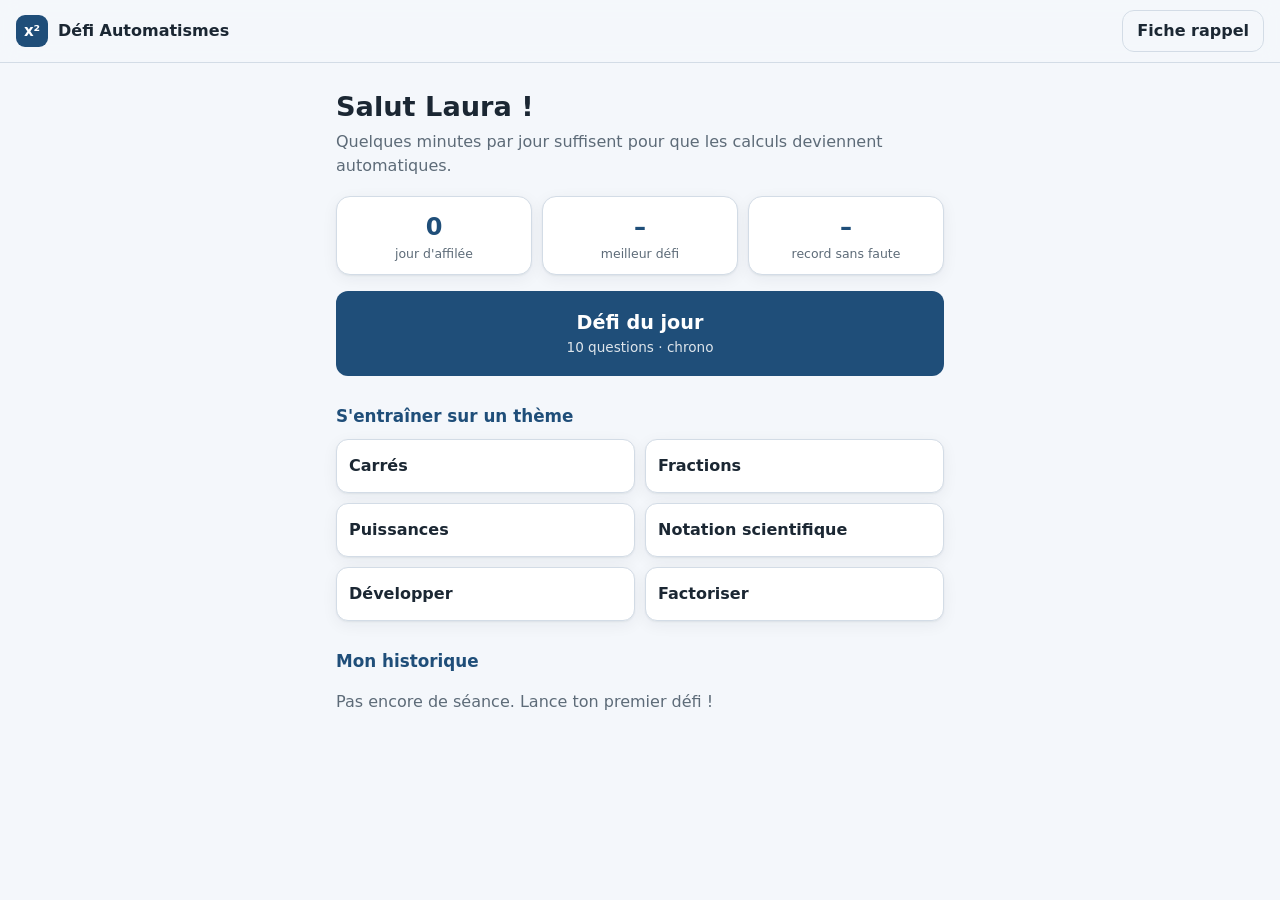
==== index.html @ 3a8ad8ce "Première version de Défi Automatismes Application web d'entraînement aux automatismes de calcul (car" ====
<!DOCTYPE html>
<html lang="fr">
<head>
  <meta charset="utf-8">
  <meta name="viewport" content="width=device-width, initial-scale=1">
  <title>Défi Automatismes</title>
  <meta name="description" content="Entraînement quotidien aux automatismes de calcul : carrés, fractions, puissances, développement, factorisation.">
  <link rel="icon" href="data:image/svg+xml,<svg xmlns='http://www.w3.org/2000/svg' viewBox='0 0 100 100'><rect width='100' height='100' rx='22' fill='%231F4E79'/><text x='50' y='68' font-size='52' text-anchor='middle' fill='white' font-family='Arial' font-weight='bold'>x²</text></svg>">
  <link rel="stylesheet" href="style.css">
</head>
<body>
  <header class="topbar">
    <button class="brand" id="homeBtn" type="button" aria-label="Accueil">
      <span class="logo">x²</span><span>Défi Automatismes</span>
    </button>
    <button class="ghost" id="rappelBtn" type="button">Fiche rappel</button>
  </header>

  <main id="app">
    <!-- Accueil -->
    <section id="home" class="screen">
      <h1 id="hello">Salut !</h1>
      <p class="lead">Quelques minutes par jour suffisent pour que les calculs deviennent automatiques.</p>

      <div class="stats" id="stats"></div>

      <button class="primary big" id="defiBtn" type="button">
        Défi du jour
        <small>10 questions · chrono</small>
      </button>

      <h2>S'entraîner sur un thème</h2>
      <div class="themes" id="themes"></div>

      <h2>Mon historique</h2>
      <div id="history" class="history"></div>
    </section>

    <!-- Quiz -->
    <section id="quiz" class="screen" hidden>
      <div class="quizhead">
        <span id="qTheme" class="chip"></span>
        <span id="qCount" class="muted"></span>
        <span id="qTimer" class="timer" aria-live="off">0:00</span>
      </div>
      <div class="progress"><div id="qBar"></div></div>

      <div class="card">
        <p id="qPrompt" class="prompt"></p>
        <form id="inputForm" class="inputrow" hidden autocomplete="off">
          <input id="answerInput" inputmode="text" placeholder="Ta réponse (ex. 3/4)" aria-label="Ta réponse">
          <button class="primary" type="submit">Valider</button>
        </form>
        <p id="inputHelp" class="muted small" hidden>Pour une fraction, écris par exemple <b>11/12</b>. Pour un nombre négatif : <b>-1/3</b>.</p>
        <div id="choices" class="choices" hidden></div>
        <div id="feedback" class="feedback" hidden></div>
        <button id="nextBtn" class="primary" type="button" hidden>Suivant</button>
      </div>
    </section>

    <!-- Résultat -->
    <section id="result" class="screen" hidden>
      <h1 id="rTitle"></h1>
      <div class="scorebox">
        <div><span id="rScore" class="bignum"></span><span class="muted">score</span></div>
        <div><span id="rTime" class="bignum"></span><span class="muted">temps</span></div>
      </div>
      <p id="rMsg" class="lead"></p>
      <div id="rErrors"></div>
      <div class="row">
        <button class="primary" id="againBtn" type="button">Recommencer</button>
        <button class="ghost" id="backBtn" type="button">Accueil</button>
      </div>
    </section>
  </main>

  <!-- Fiche rappel -->
  <dialog id="rappel">
    <div class="dialoghead">
      <h2>Fiche rappel</h2>
      <button class="ghost" id="closeRappel" type="button" aria-label="Fermer">✕</button>
    </div>
    <h3>Identités remarquables</h3>
    <ul class="formulas">
      <li>(a + b)<sup>2</sup> = a<sup>2</sup> + 2ab + b<sup>2</sup></li>
      <li>(a − b)<sup>2</sup> = a<sup>2</sup> − 2ab + b<sup>2</sup></li>
      <li>(a + b)(a − b) = a<sup>2</sup> − b<sup>2</sup></li>
    </ul>
    <p class="note">Piège : (2x)<sup>2</sup> = 2x × 2x = <b>4x<sup>2</sup></b>. Le nombre devant le x est aussi au carré !</p>
    <p class="muted small">De gauche à droite, on développe ; de droite à gauche, on factorise.</p>
    <h3>Puissances (a et b non nuls)</h3>
    <ul class="formulas">
      <li>a<sup>n</sup> × a<sup>m</sup> = a<sup>n+m</sup></li>
      <li>a<sup>n</sup> / a<sup>m</sup> = a<sup>n−m</sup></li>
      <li>(a<sup>n</sup>)<sup>m</sup> = a<sup>n×m</sup></li>
      <li>(a × b)<sup>n</sup> = a<sup>n</sup> × b<sup>n</sup></li>
      <li>a<sup>0</sup> = 1 &nbsp;·&nbsp; a<sup>−n</sup> = 1 / a<sup>n</sup></li>
    </ul>
    <h3>Fractions</h3>
    <ul class="formulas">
      <li>Addition : on met au même dénominateur.</li>
      <li>Multiplication : numérateurs ensemble, dénominateurs ensemble.</li>
      <li>Division : on multiplie par l'inverse.</li>
    </ul>
    <h3>Carrés à connaître</h3>
    <div class="squares" id="squares"></div>
  </dialog>

  <script src="questions.js"></script>
  <script src="app.js"></script>
</body>
</html>
---- style.css ----
:root {
  --bg: #f4f7fb;
  --surface: #ffffff;
  --text: #1b2733;
  --muted: #5d6b78;
  --accent: #1f4e79;
  --accent-2: #4a87c4;
  --accent-soft: #e8eef5;
  --line: #d3dce6;
  --ok: #1e7b4a;
  --ok-soft: #e3f4ea;
  --ko: #b23b3b;
  --ko-soft: #fbe9e9;
  --warn-soft: #fff6e5;
  --radius: 14px;
  --shadow: 0 1px 2px rgba(16, 32, 48, .06), 0 4px 16px rgba(16, 32, 48, .06);
  color-scheme: light dark;
}
@media (prefers-color-scheme: dark) {
  :root {
    --bg: #0f1720;
    --surface: #17222e;
    --text: #e6edf3;
    --muted: #9aa8b6;
    --accent: #7fb2e5;
    --accent-2: #4a87c4;
    --accent-soft: #1d2d3d;
    --line: #2a3a4b;
    --ok: #5fcf90;
    --ok-soft: #173326;
    --ko: #f08a8a;
    --ko-soft: #3a1f22;
    --warn-soft: #3a3020;
    --shadow: none;
  }
}

* { box-sizing: border-box; }
[hidden] { display: none !important; }
html, body { margin: 0; }
body {
  background: var(--bg);
  color: var(--text);
  font: 16px/1.5 system-ui, -apple-system, "Segoe UI", Roboto, Arial, sans-serif;
  -webkit-font-smoothing: antialiased;
}
button, input { font: inherit; color: inherit; }
sup { font-size: .7em; line-height: 0; }

/* barre du haut */
.topbar {
  position: sticky; top: 0; z-index: 5;
  display: flex; align-items: center; justify-content: space-between; gap: 12px;
  padding: 10px 16px;
  background: color-mix(in srgb, var(--bg) 88%, transparent);
  backdrop-filter: blur(8px);
  border-bottom: 1px solid var(--line);
}
.brand {
  display: flex; align-items: center; gap: 10px;
  background: none; border: 0; padding: 0; cursor: pointer;
  font-weight: 700; color: var(--text);
}
.logo {
  display: grid; place-items: center;
  width: 32px; height: 32px; border-radius: 9px;
  background: var(--accent); color: var(--surface);
  font-size: 15px; font-weight: 800;
}

main { max-width: 640px; margin: 0 auto; padding: 20px 16px 48px; }
h1 { font-size: 1.7rem; line-height: 1.2; margin: 8px 0 6px; }
h2 { font-size: 1.05rem; margin: 28px 0 10px; color: var(--accent); }
h3 { font-size: .95rem; margin: 18px 0 6px; color: var(--accent); }
.lead { color: var(--muted); margin: 0 0 18px; }
.muted { color: var(--muted); }
.small { font-size: .92rem; }

/* boutons */
.primary, .ghost, .theme, .choice {
  border-radius: 12px; cursor: pointer;
  transition: transform .06s ease, background-color .15s ease, border-color .15s ease;
}
.primary {
  background: var(--accent); color: var(--surface);
  border: 0; padding: 12px 20px; font-weight: 650;
}
.primary:active, .theme:active, .choice:active { transform: scale(.98); }
.primary:disabled { opacity: .5; cursor: default; }
.ghost {
  background: transparent; border: 1px solid var(--line);
  padding: 8px 14px; font-weight: 600; color: var(--text);
}
.big {
  width: 100%; display: flex; flex-direction: column; align-items: center;
  padding: 18px; font-size: 1.2rem;
}
.big small { font-weight: 500; opacity: .85; font-size: .85rem; }
:focus-visible { outline: 3px solid var(--accent-2); outline-offset: 2px; }

/* accueil */
.stats { display: grid; grid-template-columns: repeat(3, 1fr); gap: 10px; margin-bottom: 16px; }
.stat {
  background: var(--surface); border: 1px solid var(--line); border-radius: var(--radius);
  padding: 12px 10px; text-align: center; box-shadow: var(--shadow);
  display: flex; flex-direction: column; gap: 2px;
}
.stat .muted { font-size: .78rem; line-height: 1.2; }
.bignum { font-size: 1.5rem; font-weight: 750; color: var(--accent); font-variant-numeric: tabular-nums; }
.themes { display: grid; grid-template-columns: repeat(2, 1fr); gap: 10px; }
.theme {
  background: var(--surface); border: 1px solid var(--line);
  padding: 14px 12px; text-align: left; font-weight: 600; box-shadow: var(--shadow);
}
.theme:hover { border-color: var(--accent-2); }
.history table { width: 100%; border-collapse: collapse; font-size: .9rem; background: var(--surface); border-radius: var(--radius); overflow: hidden; border: 1px solid var(--line); }
.history th, .history td { padding: 8px 10px; text-align: left; border-bottom: 1px solid var(--line); }
.history th { color: var(--muted); font-weight: 600; font-size: .8rem; }
.history tr:last-child td { border-bottom: 0; }

/* quiz */
.quizhead { display: flex; align-items: center; gap: 10px; margin-bottom: 10px; }
.quizhead .timer { margin-left: auto; font-variant-numeric: tabular-nums; font-weight: 700; color: var(--accent); }
.chip {
  display: inline-block; margin: 0;
  background: var(--accent-soft); color: var(--accent);
  border-radius: 999px; padding: 2px 10px; font-size: .8rem; font-weight: 650;
}
.progress { height: 6px; background: var(--accent-soft); border-radius: 99px; overflow: hidden; margin-bottom: 16px; }
.progress div { height: 100%; width: 0; background: var(--accent-2); transition: width .3s ease; }
.card {
  background: var(--surface); border: 1px solid var(--line); border-radius: var(--radius);
  padding: 20px; box-shadow: var(--shadow);
}
.prompt { font-size: 1.45rem; font-weight: 650; margin: 0 0 18px; line-height: 1.6; overflow-wrap: anywhere; }
.prompt.small { font-size: 1.05rem; margin: 6px 0; }
.inputrow { display: flex; gap: 8px; }
.inputrow input {
  flex: 1; min-width: 0; padding: 12px 14px; font-size: 1.15rem;
  border: 1px solid var(--line); border-radius: 12px; background: var(--bg);
}
.inputrow input:focus { outline: none; border-color: var(--accent-2); box-shadow: 0 0 0 3px color-mix(in srgb, var(--accent-2) 25%, transparent); }
.choices { display: grid; gap: 10px; }
.choice {
  background: var(--bg); border: 1.5px solid var(--line);
  padding: 13px 14px; text-align: left; font-size: 1.12rem;
}
.choice:hover:not(:disabled) { border-color: var(--accent-2); }
.choice:disabled { cursor: default; }
.choice.good { border-color: var(--ok); background: var(--ok-soft); }
.choice.bad { border-color: var(--ko); background: var(--ko-soft); }
.feedback { margin-top: 16px; padding: 12px 14px; border-radius: 12px; border-left: 4px solid; }
.feedback p { margin: 4px 0; }
.feedback.ok { background: var(--ok-soft); border-color: var(--ok); }
.feedback.ko { background: var(--ko-soft); border-color: var(--ko); }
.feedback.info { background: var(--accent-soft); border-color: var(--accent-2); }
#nextBtn { margin-top: 14px; width: 100%; }

/* fractions empilées */
.frac {
  display: inline-flex; flex-direction: column; vertical-align: middle;
  text-align: center; line-height: 1.1; margin: 0 .12em; font-size: .9em;
}
.frac > span:first-child { border-bottom: 1.5px solid currentColor; padding: 0 .2em; }
.frac > span:last-child { padding: 0 .2em; }

/* résultat */
.scorebox { display: grid; grid-template-columns: 1fr 1fr; gap: 10px; margin: 14px 0; }
.scorebox > div {
  background: var(--surface); border: 1px solid var(--line); border-radius: var(--radius);
  padding: 16px; text-align: center; display: flex; flex-direction: column; box-shadow: var(--shadow);
}
.scorebox .bignum { font-size: 2rem; }
.errcard {
  background: var(--surface); border: 1px solid var(--line); border-left: 4px solid var(--ko);
  border-radius: 12px; padding: 12px 14px; margin-bottom: 10px;
}
.errcard p { margin: 4px 0; }
.row { display: flex; gap: 10px; margin-top: 18px; flex-wrap: wrap; }

/* fiche rappel */
dialog {
  width: min(560px, calc(100% - 32px)); max-height: calc(100% - 48px);
  border: 1px solid var(--line); border-radius: var(--radius);
  background: var(--surface); color: var(--text); padding: 18px 20px 22px;
}
dialog::backdrop { background: rgba(10, 20, 30, .45); }
.dialoghead { display: flex; align-items: center; justify-content: space-between; }
.dialoghead h2 { margin: 0; }
.formulas { margin: 0; padding-left: 18px; }
.formulas li { margin: 3px 0; }
.note { background: var(--warn-soft); border-radius: 10px; padding: 8px 12px; margin: 10px 0 4px; }
.squares { display: grid; grid-template-columns: repeat(3, 1fr); gap: 4px 12px; font-size: .92rem; }

@media (max-width: 420px) {
  .prompt { font-size: 1.25rem; }
  .bignum { font-size: 1.25rem; }
  .squares { grid-template-columns: repeat(2, 1fr); }
}
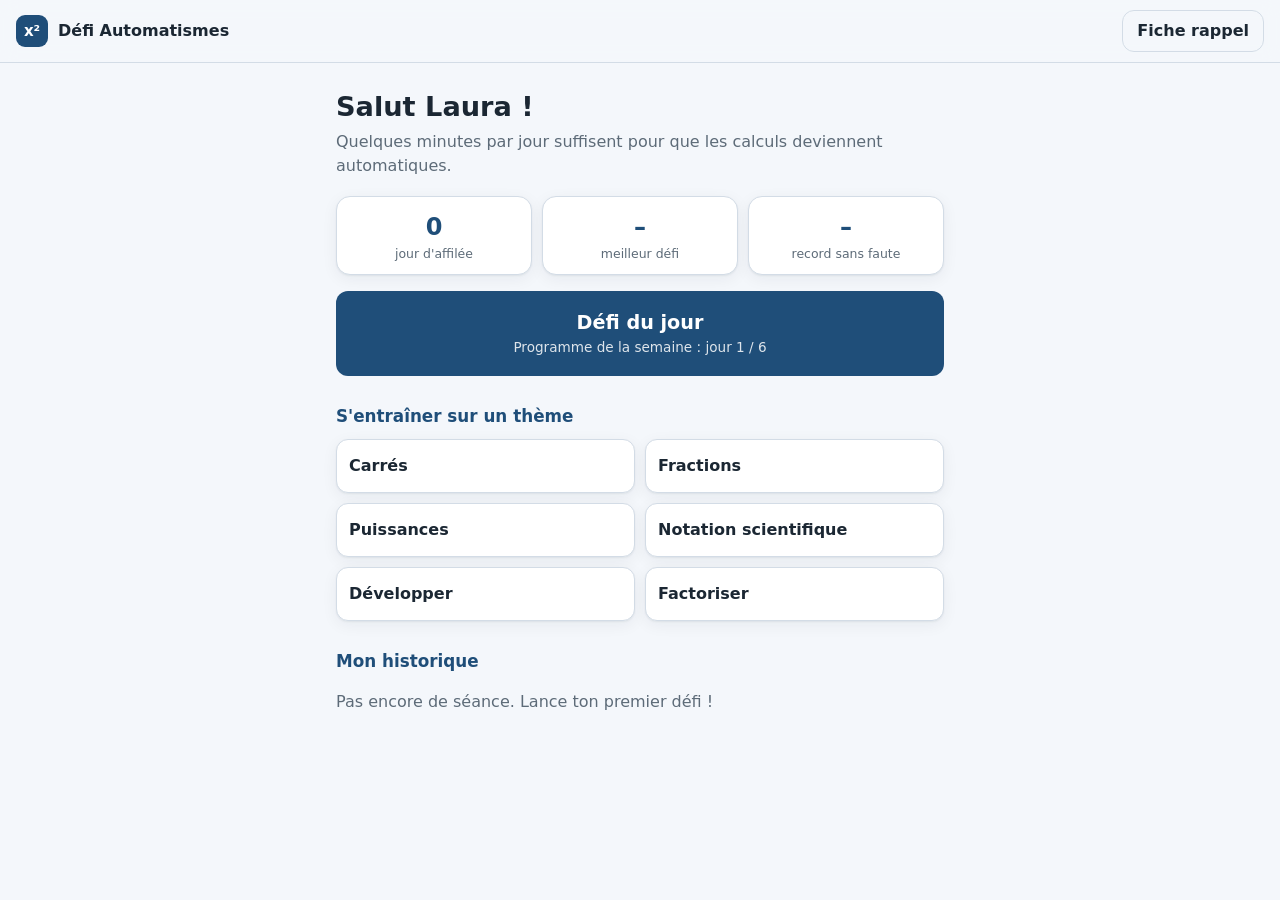
==== commit 40eada9e: "Programme de la semaine, révisions des erreurs et questions toujours nouvelles - Les 6 premiers défi" ====
--- a/index.html
+++ b/index.html
@@ -26,8 +26,9 @@
 
       <button class="primary big" id="defiBtn" type="button">
         Défi du jour
-        <small>10 questions · chrono</small>
+        <small id="defiInfo">10 questions · chrono</small>
       </button>
+      <p id="revoirInfo" class="revoir" hidden></p>
 
       <h2>S'entraîner sur un thème</h2>
       <div class="themes" id="themes"></div>
--- a/style.css
+++ b/style.css
@@ -126,6 +126,8 @@
   background: var(--accent-soft); color: var(--accent);
   border-radius: 999px; padding: 2px 10px; font-size: .8rem; font-weight: 650;
 }
+.chip.review { background: var(--warn-soft); color: var(--text); }
+.revoir { margin: 10px 0 0; padding: 8px 12px; border-radius: 10px; background: var(--warn-soft); font-size: .9rem; }
 .progress { height: 6px; background: var(--accent-soft); border-radius: 99px; overflow: hidden; margin-bottom: 16px; }
 .progress div { height: 100%; width: 0; background: var(--accent-2); transition: width .3s ease; }
 .card {
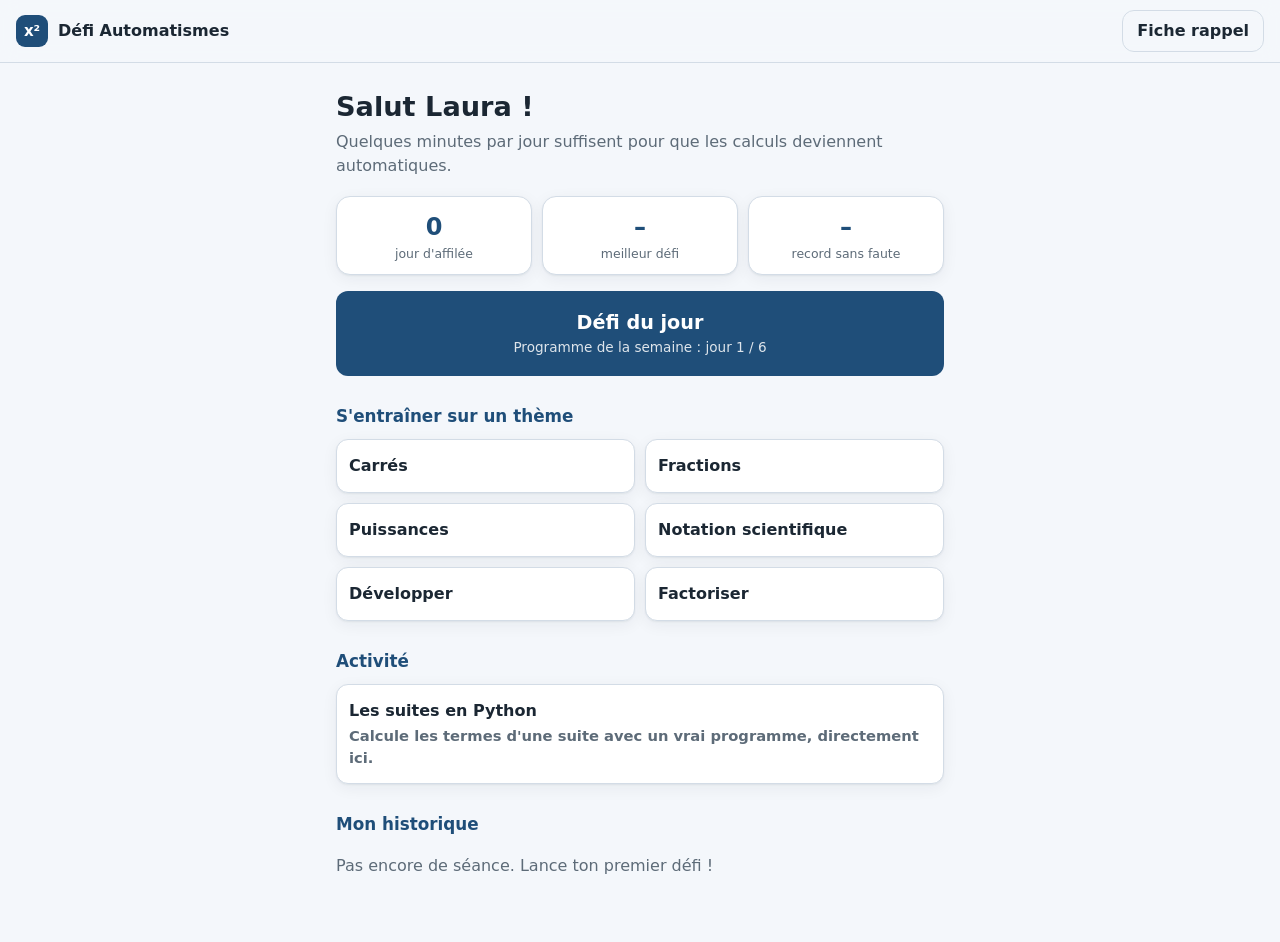
==== commit de083c43: "Ajoute l'activité « Les suites en Python » Six étapes guidées (termes, terme général, raison négativ" ====
--- a/index.html
+++ b/index.html
@@ -32,6 +32,12 @@
 
       <h2>S'entraîner sur un thème</h2>
       <div class="themes" id="themes"></div>
+
+      <h2>Activité</h2>
+      <a class="theme activity" href="suites.html">
+        <b>Les suites en Python</b>
+        <span class="muted small">Calcule les termes d'une suite avec un vrai programme, directement ici.</span>
+      </a>
 
       <h2>Mon historique</h2>
       <div id="history" class="history"></div>
--- a/style.css
+++ b/style.css
@@ -113,6 +113,7 @@
   padding: 14px 12px; text-align: left; font-weight: 600; box-shadow: var(--shadow);
 }
 .theme:hover { border-color: var(--accent-2); }
+.activity { display: flex; flex-direction: column; gap: 2px; text-decoration: none; color: var(--text); }
 .history table { width: 100%; border-collapse: collapse; font-size: .9rem; background: var(--surface); border-radius: var(--radius); overflow: hidden; border: 1px solid var(--line); }
 .history th, .history td { padding: 8px 10px; text-align: left; border-bottom: 1px solid var(--line); }
 .history th { color: var(--muted); font-weight: 600; font-size: .8rem; }
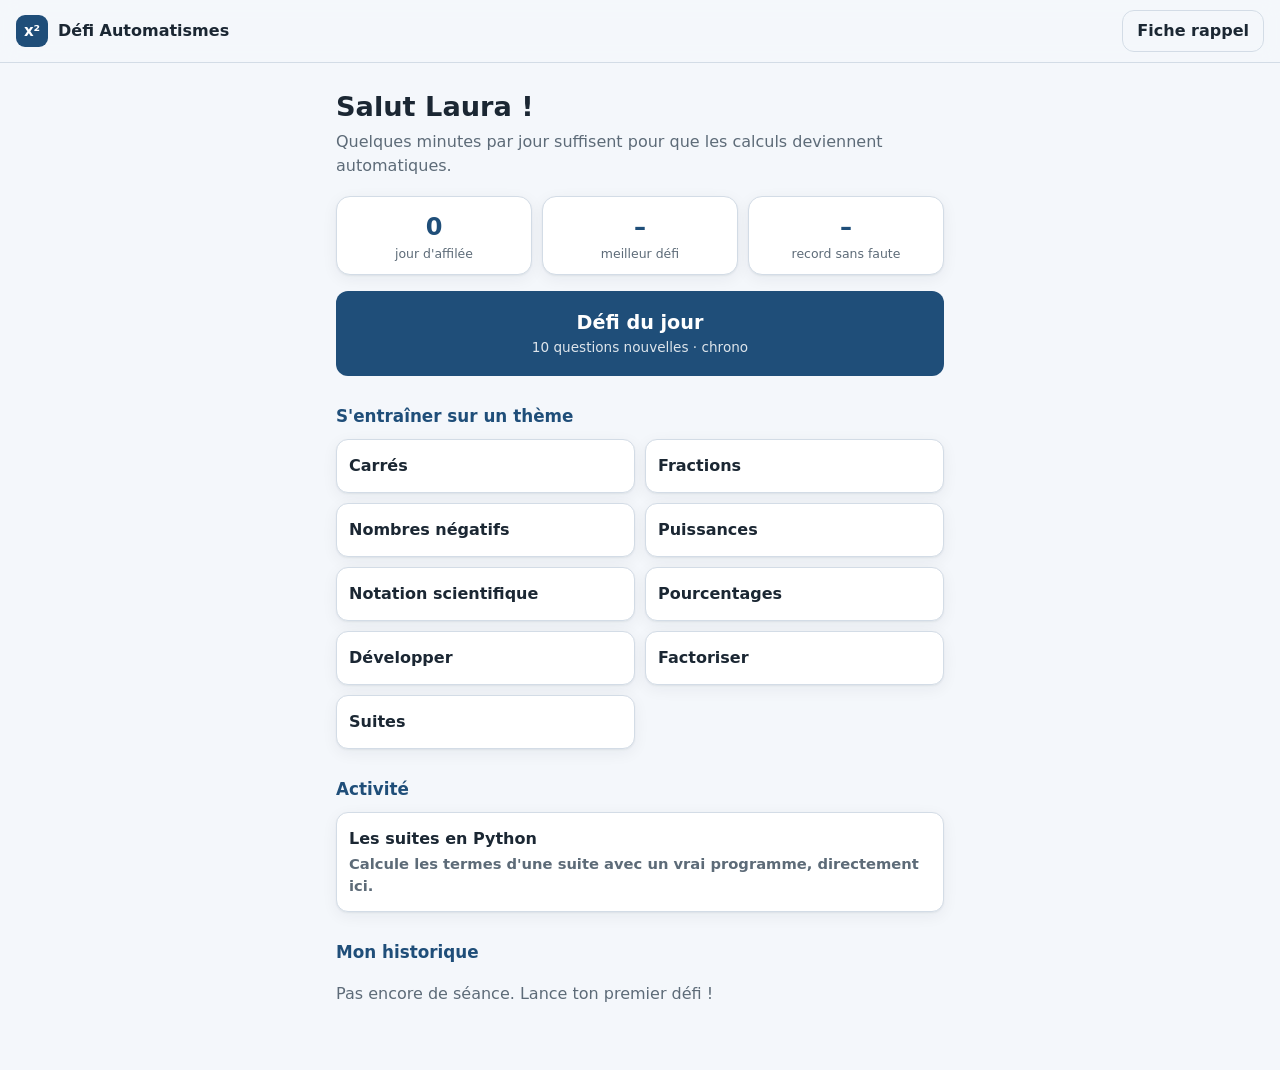
==== commit ec2a4d42: "Nouveaux thèmes : nombres négatifs, pourcentages et suites - Thème « Nombres négatifs » : addition, " ====
--- a/index.html
+++ b/index.html
@@ -58,7 +58,7 @@
           <input id="answerInput" inputmode="text" placeholder="Ta réponse (ex. 3/4)" aria-label="Ta réponse">
           <button class="primary" type="submit">Valider</button>
         </form>
-        <p id="inputHelp" class="muted small" hidden>Pour une fraction, écris par exemple <b>11/12</b>. Pour un nombre négatif : <b>-1/3</b>.</p>
+        <p id="inputHelp" class="muted small" hidden>Réponds avec un entier, un décimal (<b>1,15</b>) ou une fraction (<b>11/12</b>). Pour un nombre négatif, mets un moins devant : <b>-4</b> ou <b>-1/3</b>.</p>
         <div id="choices" class="choices" hidden></div>
         <div id="feedback" class="feedback" hidden></div>
         <button id="nextBtn" class="primary" type="button" hidden>Suivant</button>
@@ -109,6 +109,24 @@
       <li>Multiplication : numérateurs ensemble, dénominateurs ensemble.</li>
       <li>Division : on multiplie par l'inverse.</li>
     </ul>
+    <h3>Nombres négatifs</h3>
+    <ul class="formulas">
+      <li>Signes différents : on soustrait les distances à zéro et on garde le signe du plus éloigné de zéro. <span class="muted">(−7) + 3 = −4</span></li>
+      <li>Soustraire, c'est ajouter l'opposé. <span class="muted">4 − (−6) = 4 + 6 = 10</span></li>
+      <li>Produit ou quotient : moins par moins donne plus, un seul moins donne moins. <span class="muted">(−3) × (−5) = 15 ; (−24) ÷ 6 = −4</span></li>
+      <li>(−3)<sup>2</sup> = 9 mais −3<sup>2</sup> = −9 : sans parenthèses, le carré ne porte que sur 3.</li>
+    </ul>
+    <h3>Pourcentages</h3>
+    <ul class="formulas">
+      <li>Augmenter de t % : multiplier par 1 + t/100. <span class="muted">+15 % → × 1,15</span></li>
+      <li>Diminuer de t % : multiplier par 1 − t/100. <span class="muted">−20 % → × 0,8</span></li>
+      <li>Évolutions successives : on multiplie les coefficients.</li>
+    </ul>
+    <h3>Suites</h3>
+    <ul class="formulas">
+      <li>Arithmétique (on ajoute r) : u<sub>n</sub> = u<sub>0</sub> + n × r</li>
+      <li>Géométrique (on multiplie par q) : v<sub>n</sub> = v<sub>0</sub> × q<sup>n</sup></li>
+    </ul>
     <h3>Carrés à connaître</h3>
     <div class="squares" id="squares"></div>
   </dialog>
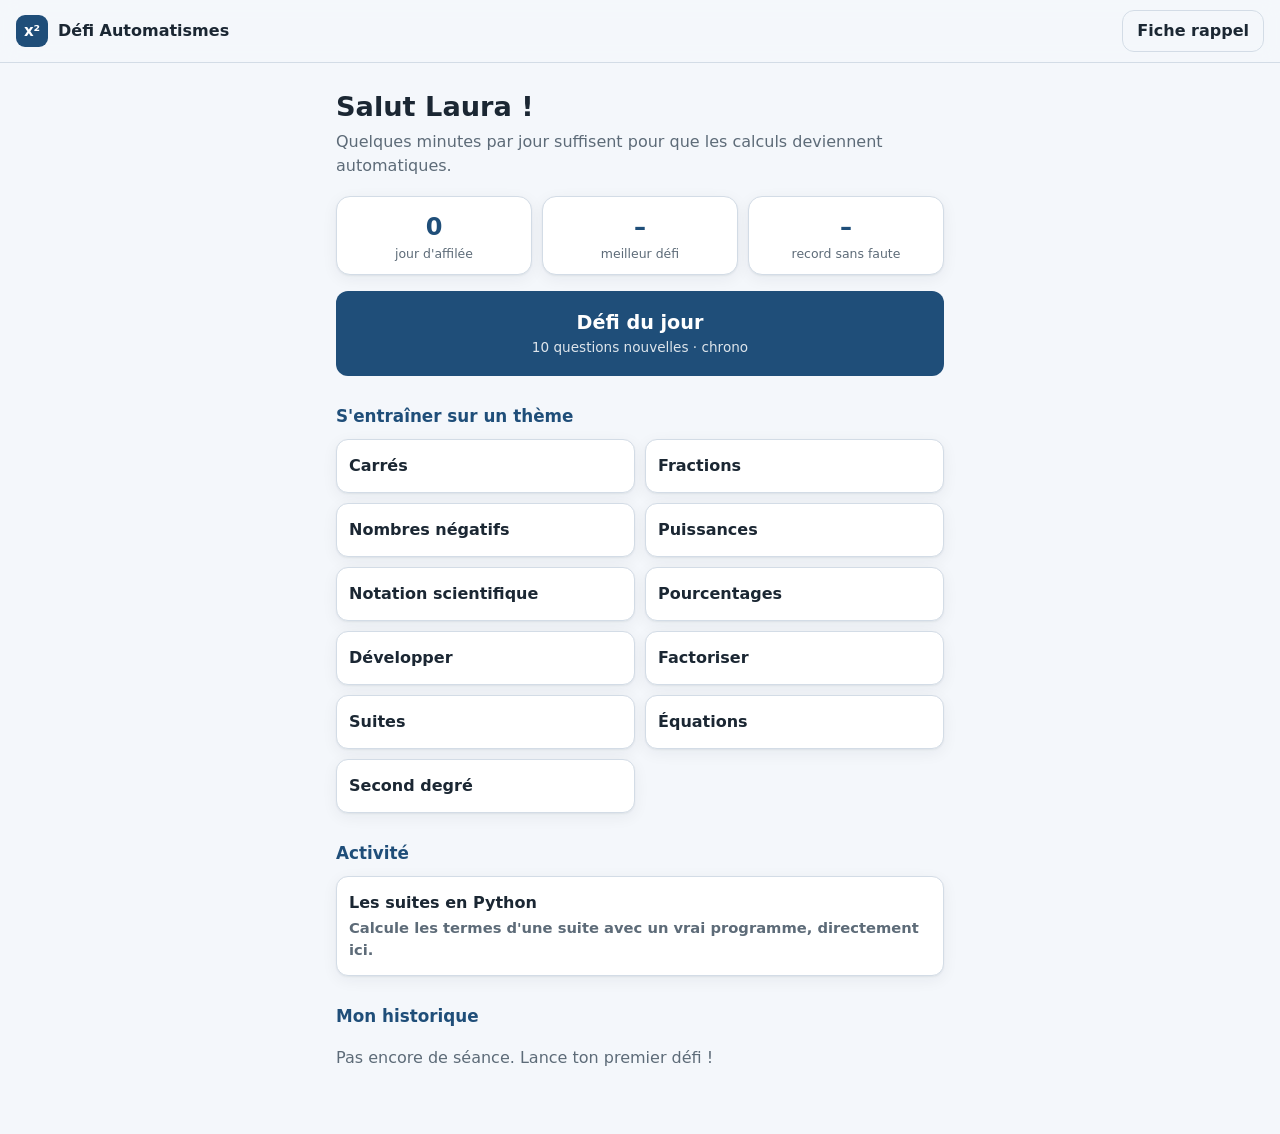
==== commit 0467531b: "Ajoute les thèmes Équations et Second degré, et recentre le défi du jour Les équations du premier de" ====
--- a/index.html
+++ b/index.html
@@ -116,16 +116,37 @@
       <li>Produit ou quotient : moins par moins donne plus, un seul moins donne moins. <span class="muted">(−3) × (−5) = 15 ; (−24) ÷ 6 = −4</span></li>
       <li>(−3)<sup>2</sup> = 9 mais −3<sup>2</sup> = −9 : sans parenthèses, le carré ne porte que sur 3.</li>
     </ul>
+    <h3>Équations du premier degré</h3>
+    <ul class="formulas">
+      <li>La balance : ce que je fais d'un côté du signe =, je le fais de l'autre.</li>
+      <li>1. Je regroupe les x d'un côté et les nombres de l'autre (en ajoutant ou en soustrayant). 2. Je divise par le nombre devant x. <span class="muted">2x − 5 = 11 → 2x = 16 → x = 8</span></li>
+      <li>On divise par le nombre devant x avec son signe. <span class="muted">−4x = 16 → x = 16 ÷ (−4) = −4</span></li>
+      <li>x divisé par un nombre : on multiplie. <span class="muted">x/3 = 4 → x = 12</span></li>
+      <li>Je vérifie en remplaçant x par ma solution.</li>
+    </ul>
+    <h3>Équations du second degré</h3>
+    <ul class="formulas">
+      <li>Produit nul : A × B = 0 si A = 0 ou B = 0. <span class="muted">(x − 3)(x + 5) = 0 → x = 3 ou x = −5</span></li>
+      <li>x<sup>2</sup> = a : deux solutions √a et −√a si a &gt; 0, aucune si a &lt; 0.</li>
+      <li>ax<sup>2</sup> + bx + c = 0 : Δ = b<sup>2</sup> − 4ac.</li>
+      <li>Δ &gt; 0 : x = (−b − √Δ) / (2a) ou x = (−b + √Δ) / (2a). Δ = 0 : x = −b / (2a). Δ &lt; 0 : aucune solution.</li>
+    </ul>
     <h3>Pourcentages</h3>
     <ul class="formulas">
       <li>Augmenter de t % : multiplier par 1 + t/100. <span class="muted">+15 % → × 1,15</span></li>
       <li>Diminuer de t % : multiplier par 1 − t/100. <span class="muted">−20 % → × 0,8</span></li>
       <li>Évolutions successives : on multiplie les coefficients.</li>
+      <li>Taux moyen sur n périodes : coefficient moyen = (coefficient global)<sup>1/n</sup>. <span class="muted">+21 % en 2 ans → 1,21<sup>1/2</sup> = 1,1 → +10 %/an</span></li>
+      <li>Indice base 100 : taux depuis la base = indice − 100. Entre deux indices, on calcule (I<sub>2</sub> − I<sub>1</sub>) ÷ I<sub>1</sub> × 100.</li>
     </ul>
     <h3>Suites</h3>
     <ul class="formulas">
       <li>Arithmétique (on ajoute r) : u<sub>n</sub> = u<sub>0</sub> + n × r</li>
       <li>Géométrique (on multiplie par q) : v<sub>n</sub> = v<sub>0</sub> × q<sup>n</sup></li>
+      <li>1 + 2 + … + n = n(n + 1) / 2</li>
+      <li>Somme arithmétique = nombre de termes × (premier + dernier) / 2</li>
+      <li>Somme géométrique = premier terme × (1 − q<sup>N</sup>) / (1 − q), avec N le nombre de termes</li>
+      <li>Attention : de u<sub>0</sub> à u<sub>n</sub>, il y a n + 1 termes.</li>
     </ul>
     <h3>Carrés à connaître</h3>
     <div class="squares" id="squares"></div>
--- a/style.css
+++ b/style.css
@@ -167,6 +167,11 @@
 .frac > span:first-child { border-bottom: 1.5px solid currentColor; padding: 0 .2em; }
 .frac > span:last-child { padding: 0 .2em; }
 
+/* symbole somme */
+.sigma { display: inline-flex; flex-direction: column; align-items: center; vertical-align: middle; line-height: 1; margin: 0 .15em; }
+.sigma > span:nth-child(1), .sigma > span:nth-child(3) { font-size: .55em; }
+.sigma > span:nth-child(2) { font-size: 1.4em; }
+
 /* résultat */
 .scorebox { display: grid; grid-template-columns: 1fr 1fr; gap: 10px; margin: 14px 0; }
 .scorebox > div {
